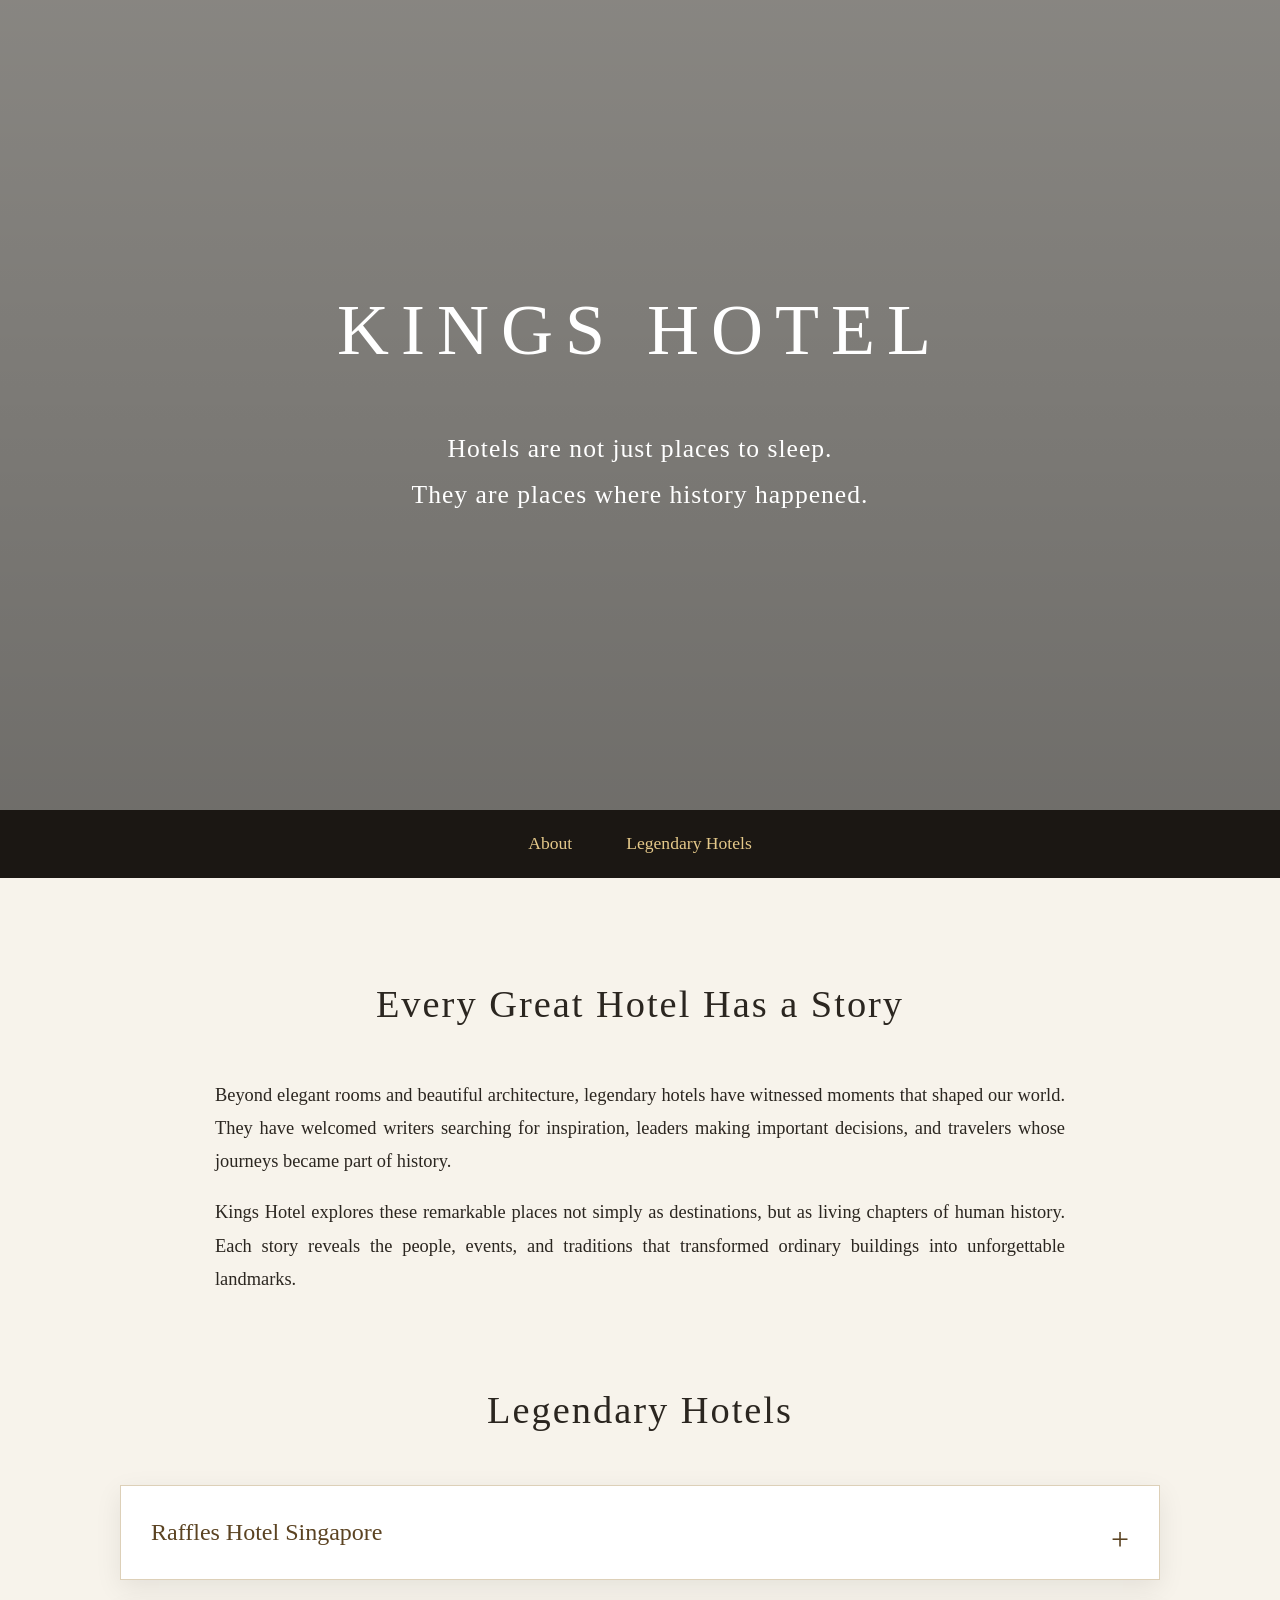
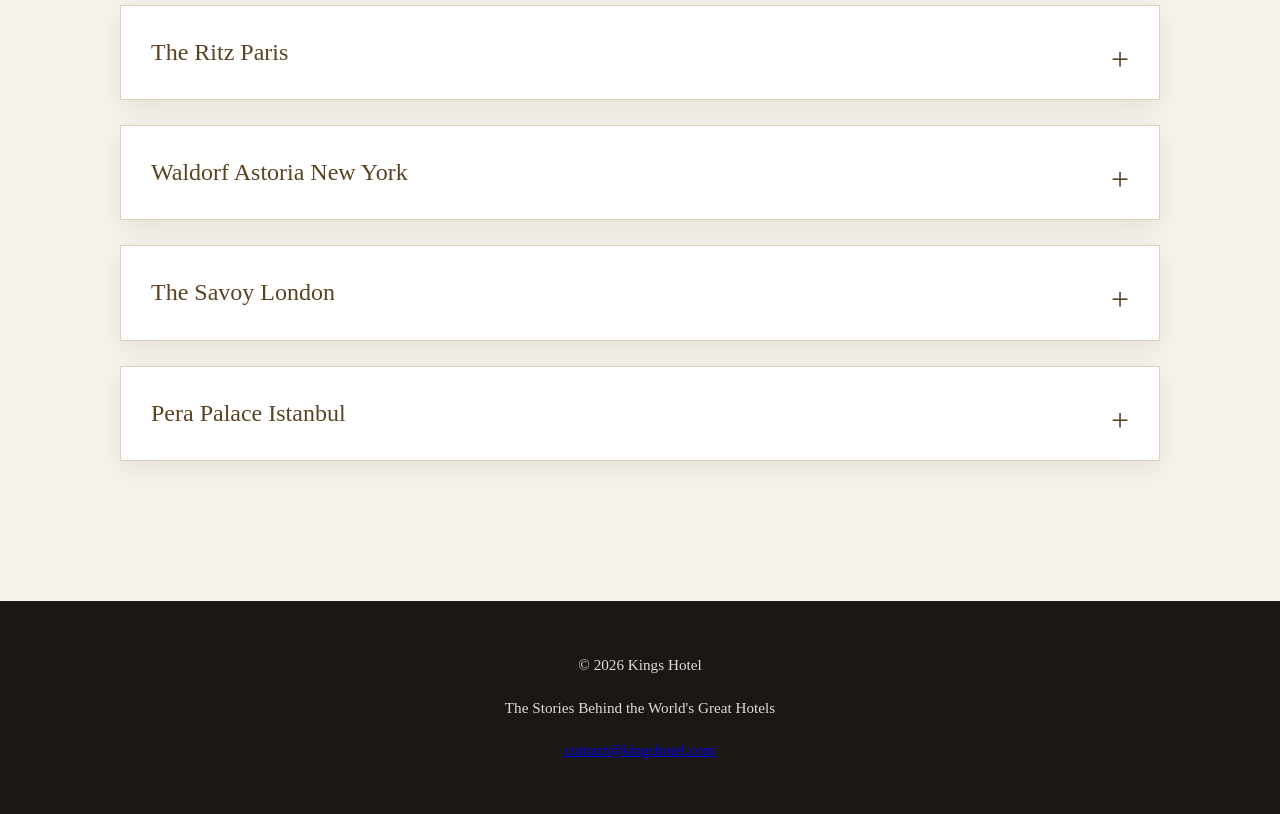
==== index.html @ 64d76fec "Add contact email link to footer in index.html" ====
<!DOCTYPE html>
<html lang="en">
<head>
    <meta charset="UTF-8">
    <meta name="viewport" content="width=device-width, initial-scale=1.0">

    <title>Kings Hotel | The Stories Behind the World's Great Hotels</title>

    <meta name="description" content="Kings Hotel explores legendary hotels where history happened. Discover the stories, people, and moments behind the world's most remarkable hotels.">

    <link rel="stylesheet" href="css/style.css">
</head>

<body>

<header class="hero">

    <div class="hero-overlay">

        <h1>KINGS HOTEL</h1>

        <p class="tagline">
            Hotels are not just places to sleep.<br>
            They are places where history happened.
        </p>

    </div>

</header>


<nav class="navigation">

    <a href="#about">About</a>
    <a href="#hotels">Legendary Hotels</a>

</nav>


<main>


<section id="about" class="about">

    <h2>Every Great Hotel Has a Story</h2>

    <p>
        Beyond elegant rooms and beautiful architecture, legendary hotels
        have witnessed moments that shaped our world.
        They have welcomed writers searching for inspiration,
        leaders making important decisions, and travelers whose journeys
        became part of history.
    </p>

    <p>
        Kings Hotel explores these remarkable places not simply as
        destinations, but as living chapters of human history.
        Each story reveals the people, events, and traditions that transformed
        ordinary buildings into unforgettable landmarks.
    </p>

</section>



<section id="hotels" class="hotels">

<h2>Legendary Hotels</h2>


<details>

<summary>
Raffles Hotel Singapore
</summary>

<div class="hotel-content">

<img src="images/raffles.jpg" 
alt="Raffles Hotel Singapore">

<h3>The Hotel Where the World Met</h3>

<p>
When Raffles Hotel opened its doors in 1887, Singapore was a rapidly
growing trading port connecting East and West. What began as a small
seaside hotel eventually became one of the world's most famous symbols
of hospitality.
</p>

<p>
Over the decades, writers, explorers, politicians, and travelers passed
through its doors. The hotel's elegant verandas and colonial architecture
created a unique atmosphere where different cultures met.
</p>

<p>
The hotel is also famous as the birthplace of the Singapore Sling,
a cocktail that became a symbol of the city itself.
</p>

<p>
Raffles Hotel survived one of the darkest periods in Singapore's history
during World War II and later underwent careful restoration, preserving
the spirit of a bygone era.
</p>

</div>

</details>




<details>

<summary>
The Ritz Paris
</summary>

<div class="hotel-content">

<img src="images/ritz.jpg"
alt="The Ritz Paris">

<h3>Where Luxury Became an Art</h3>

<p>
Opened in 1898, The Ritz Paris quickly became one of the world's most
celebrated hotels. Its founder, César Ritz, believed that luxury was not
only about comfort, but about elegance, personal attention, and beauty.
</p>

<p>
The hotel became closely connected with artists, writers, and cultural
figures. Coco Chanel lived at the Ritz for many years, and Ernest
Hemingway became forever associated with the hotel's famous bar.
</p>

<p>
For more than a century, The Ritz Paris has represented the timeless
relationship between hospitality and French culture.
</p>

</div>

</details>




<details>

<summary>
Waldorf Astoria New York
</summary>

<div class="hotel-content">

<img src="images/waldorf.jpg"
alt="Waldorf Astoria New York">

<h3>The Address of Power and Influence</h3>

<p>
Since opening in 1931, the Waldorf Astoria New York has been one of
America's most recognizable hotels.
</p>

<p>
Its grand spaces hosted presidents, diplomats, entertainers, and
business leaders. For decades, important conversations took place behind
its doors, making the hotel a symbol of New York influence and ambition.
</p>

<p>
The Waldorf Astoria represents more than luxury. It represents an era
when hotels served as meeting places for people who shaped society.
</p>

</div>

</details>




<details>

<summary>
The Savoy London
</summary>

<div class="hotel-content">

<img src="images/savoy.jpg"
alt="The Savoy London">

<h3>The Hotel That Changed Hospitality Forever</h3>

<p>
Opened in 1889, The Savoy introduced a new idea of luxury hospitality
to London. It combined elegant surroundings, modern technology,
and exceptional service.
</p>

<p>
The hotel attracted royalty, musicians, writers, and international
visitors. Its famous American Bar became one of the world's most
respected cocktail destinations.
</p>

<p>
The Savoy helped define what people around the world came to expect
from a truly remarkable hotel.
</p>

</div>

</details>




<details>

<summary>
Pera Palace Istanbul
</summary>

<div class="hotel-content">

<img src="images/pera-palace.jpg"
alt="Pera Palace Istanbul">

<h3>The Hotel Between Two Worlds</h3>

<p>
Opened in 1895, Pera Palace was built to welcome passengers arriving
on the legendary Orient Express. Located in Istanbul, it stood at the
meeting point of Europe and Asia.
</p>

<p>
The hotel welcomed diplomats, writers, and travelers during a period
when Istanbul was one of the world's most fascinating crossroads.
</p>

<p>
Agatha Christie, Ernest Hemingway, and many other famous figures were
connected with its history.
</p>

</div>

</details>


</section>


</main>



<footer>

<p>
© 2026 Kings Hotel
</p>

<p>
The Stories Behind the World's Great Hotels
</p>
<p>
<a href="mailto:contact@kingshotel.com">
contact@kingshotel.com
</a>
</p>
</footer>



<script src="js/script.js"></script>

</body>

</html>
---- css/style.css ----
/* =========================
   Kings Hotel
   Main Stylesheet
   ========================= */


* {
    box-sizing: border-box;
}


html {
    scroll-behavior: smooth;
}


body {

    margin: 0;

    font-family: Georgia, "Times New Roman", serif;

    background-color: #f7f3eb;

    color: #2b2620;

    line-height: 1.8;

}


/* =========================
   Hero Section
   ========================= */


.hero {

    height: 90vh;

    background-image:
    linear-gradient(
        rgba(0,0,0,0.45),
        rgba(0,0,0,0.55)
    ),
    url("../images/hero.jpg");

    background-size: cover;

    background-position: center;

    display: flex;

    align-items: center;

    justify-content: center;

    text-align: center;

}


.hero-overlay {

    color: white;

    padding: 30px;

}


.hero h1 {

    font-size: 4.5rem;

    letter-spacing: 12px;

    margin: 0 0 30px;

    font-weight: normal;

}


.tagline {

    font-size: 1.6rem;

    letter-spacing: 1px;

}


/* =========================
   Navigation
   ========================= */


.navigation {

    background: #1b1713;

    text-align: center;

    padding: 18px;

}


.navigation a {

    color: #e5c98a;

    text-decoration: none;

    margin: 0 25px;

    font-size: 1.1rem;

}


.navigation a:hover {

    color: white;

}



/* =========================
   Main Sections
   ========================= */


main {

    max-width: 1100px;

    margin: auto;

    padding: 60px 30px;

}


section {

    margin-bottom: 80px;

}


h2 {

    text-align: center;

    font-size: 2.4rem;

    font-weight: normal;

    letter-spacing: 2px;

    margin-bottom: 40px;

}


.about {

    max-width: 850px;

    margin-left: auto;

    margin-right: auto;

}


.about p {

    font-size: 1.15rem;

    text-align: justify;

}



/* =========================
   Hotel Accordion
   ========================= */


details {

    background: white;

    margin-bottom: 25px;

    border: 1px solid #ddd0b8;

    box-shadow: 0 8px 25px rgba(0,0,0,0.08);

}


summary {

    cursor: pointer;

    padding: 25px 30px;

    font-size: 1.5rem;

    color: #5b4322;

    list-style: none;

    position: relative;

}


summary::-webkit-details-marker {

    display: none;

}


summary::after {

    content: "+";

    position: absolute;

    right: 30px;

    font-size: 2rem;

}


details[open] summary::after {

    content: "−";

}



.hotel-content {

    padding: 0 35px 35px;

}


.hotel-content img {

    width: 100%;

    max-height: 500px;

    object-fit: cover;

    margin-bottom: 25px;

}


.hotel-content h3 {

    font-size: 2rem;

    font-weight: normal;

    color: #5b4322;

}


.hotel-content p {

    font-size: 1.1rem;

    text-align: justify;

}



/* =========================
   Footer
   ========================= */


footer {

    background: #1b1713;

    color: #ddd;

    text-align: center;

    padding: 35px;

    font-size: 0.95rem;

}



/* =========================
   Mobile Responsive
   ========================= */


@media (max-width: 768px) {


    .hero {

        height: 70vh;

    }


    .hero h1 {

        font-size: 2.5rem;

        letter-spacing: 6px;

    }


    .tagline {

        font-size: 1.15rem;

    }


    .navigation a {

        display: inline-block;

        margin: 8px;

    }


    main {

        padding: 40px 20px;

    }


    h2 {

        font-size: 2rem;

    }


    summary {

        font-size: 1.2rem;

        padding: 20px;

    }


    .hotel-content {

        padding: 0 20px 25px;

    }

}
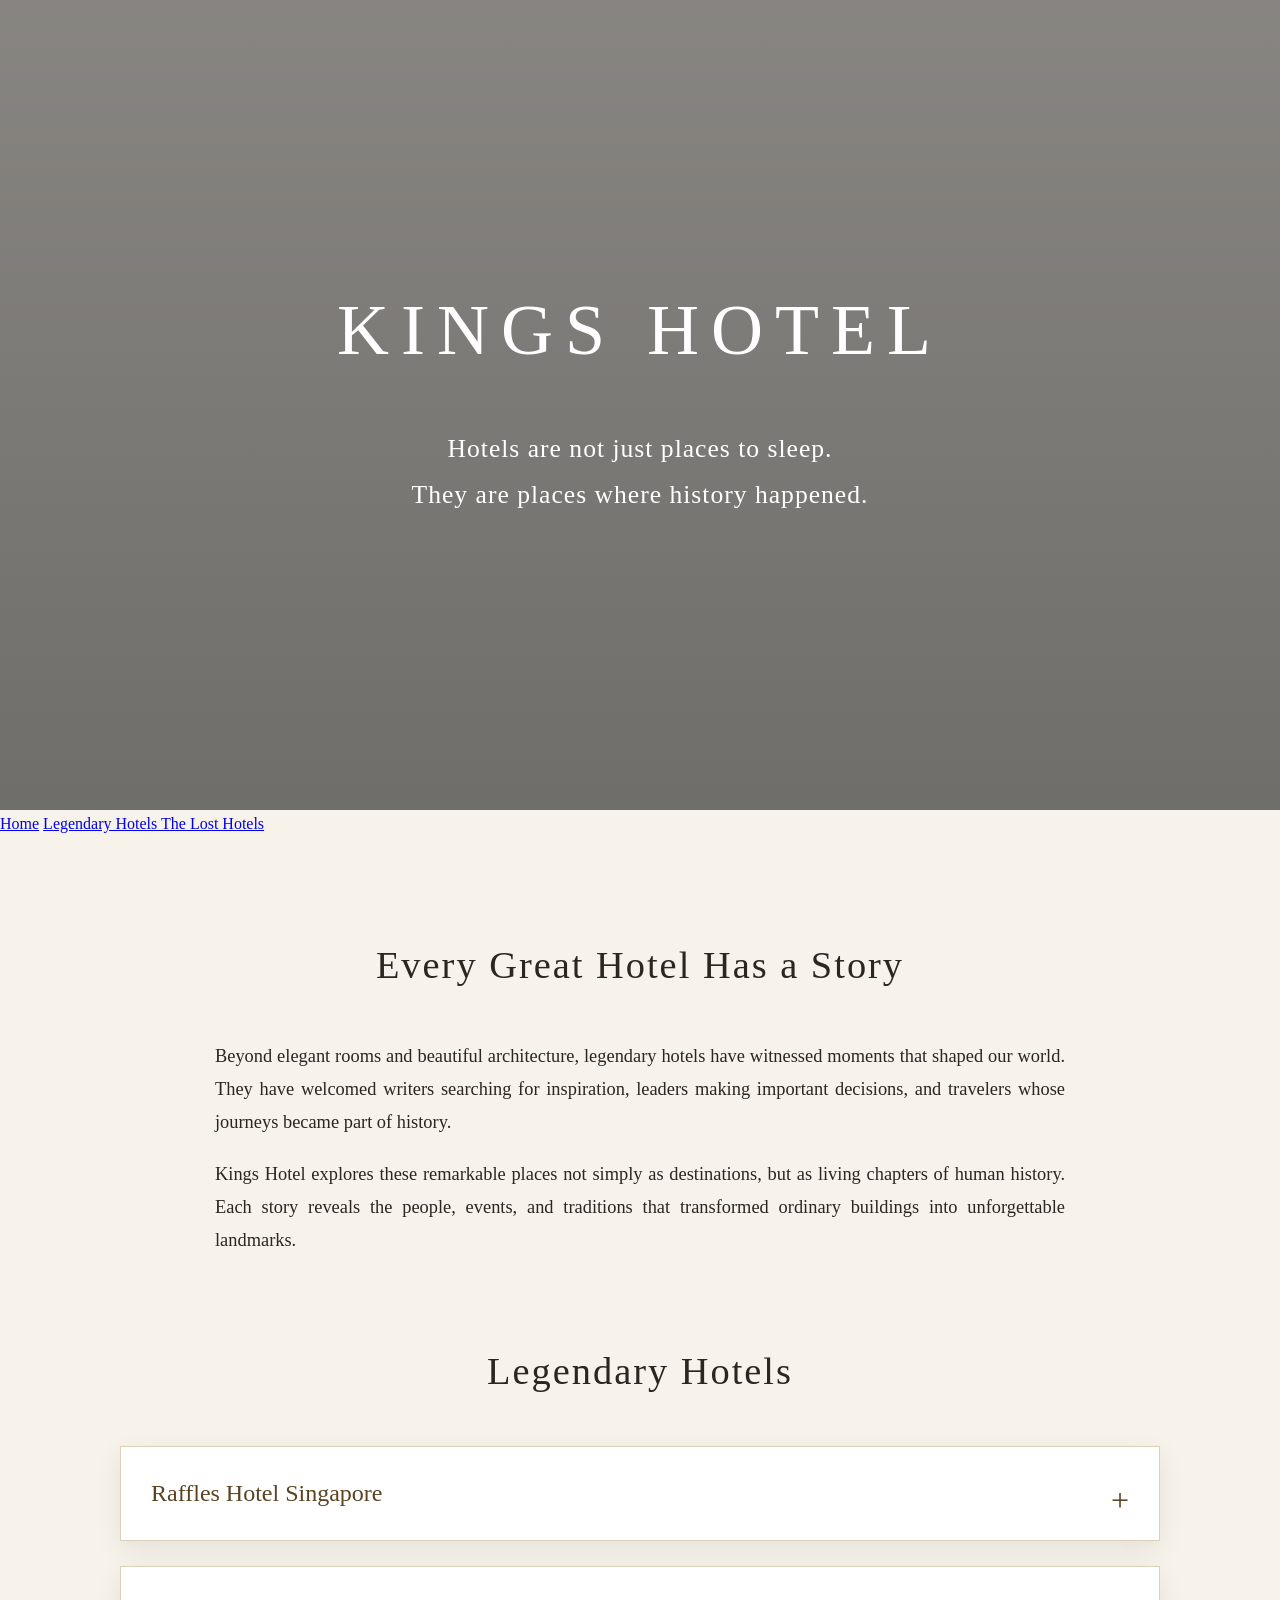
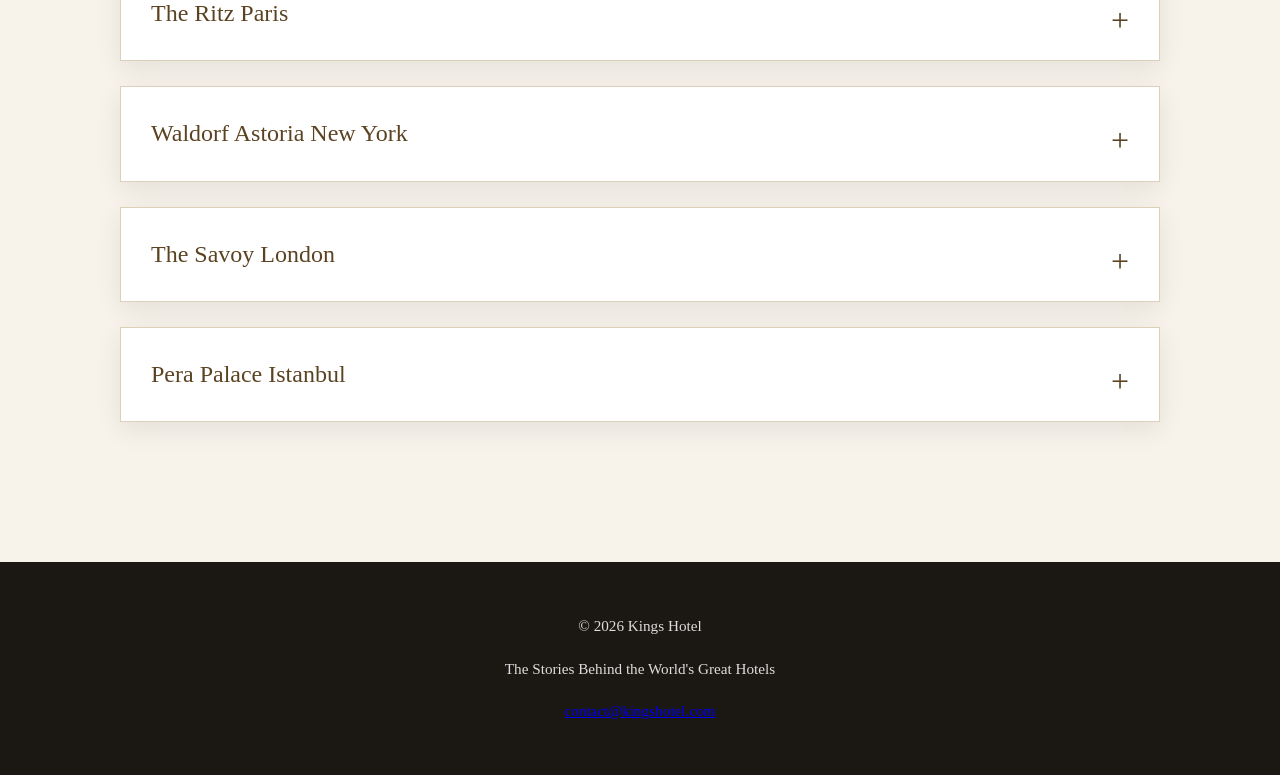
==== commit aaac93bb: "Refactor navigation links in index.html" ====
--- a/index.html
+++ b/index.html
@@ -29,13 +29,19 @@
 </header>
 
 
-<nav class="navigation">
-
-    <a href="#about">About</a>
-    <a href="#hotels">Legendary Hotels</a>
-
+<nav>
+    <a href="index.html">Home</a>
+
+    <a href="#legendary">
+        Legendary Hotels
+    </a>
+
+    <a href="lost-hotels.html">
+        The Lost Hotels
+    </a>
+
+   
 </nav>
-
 
 <main>
 
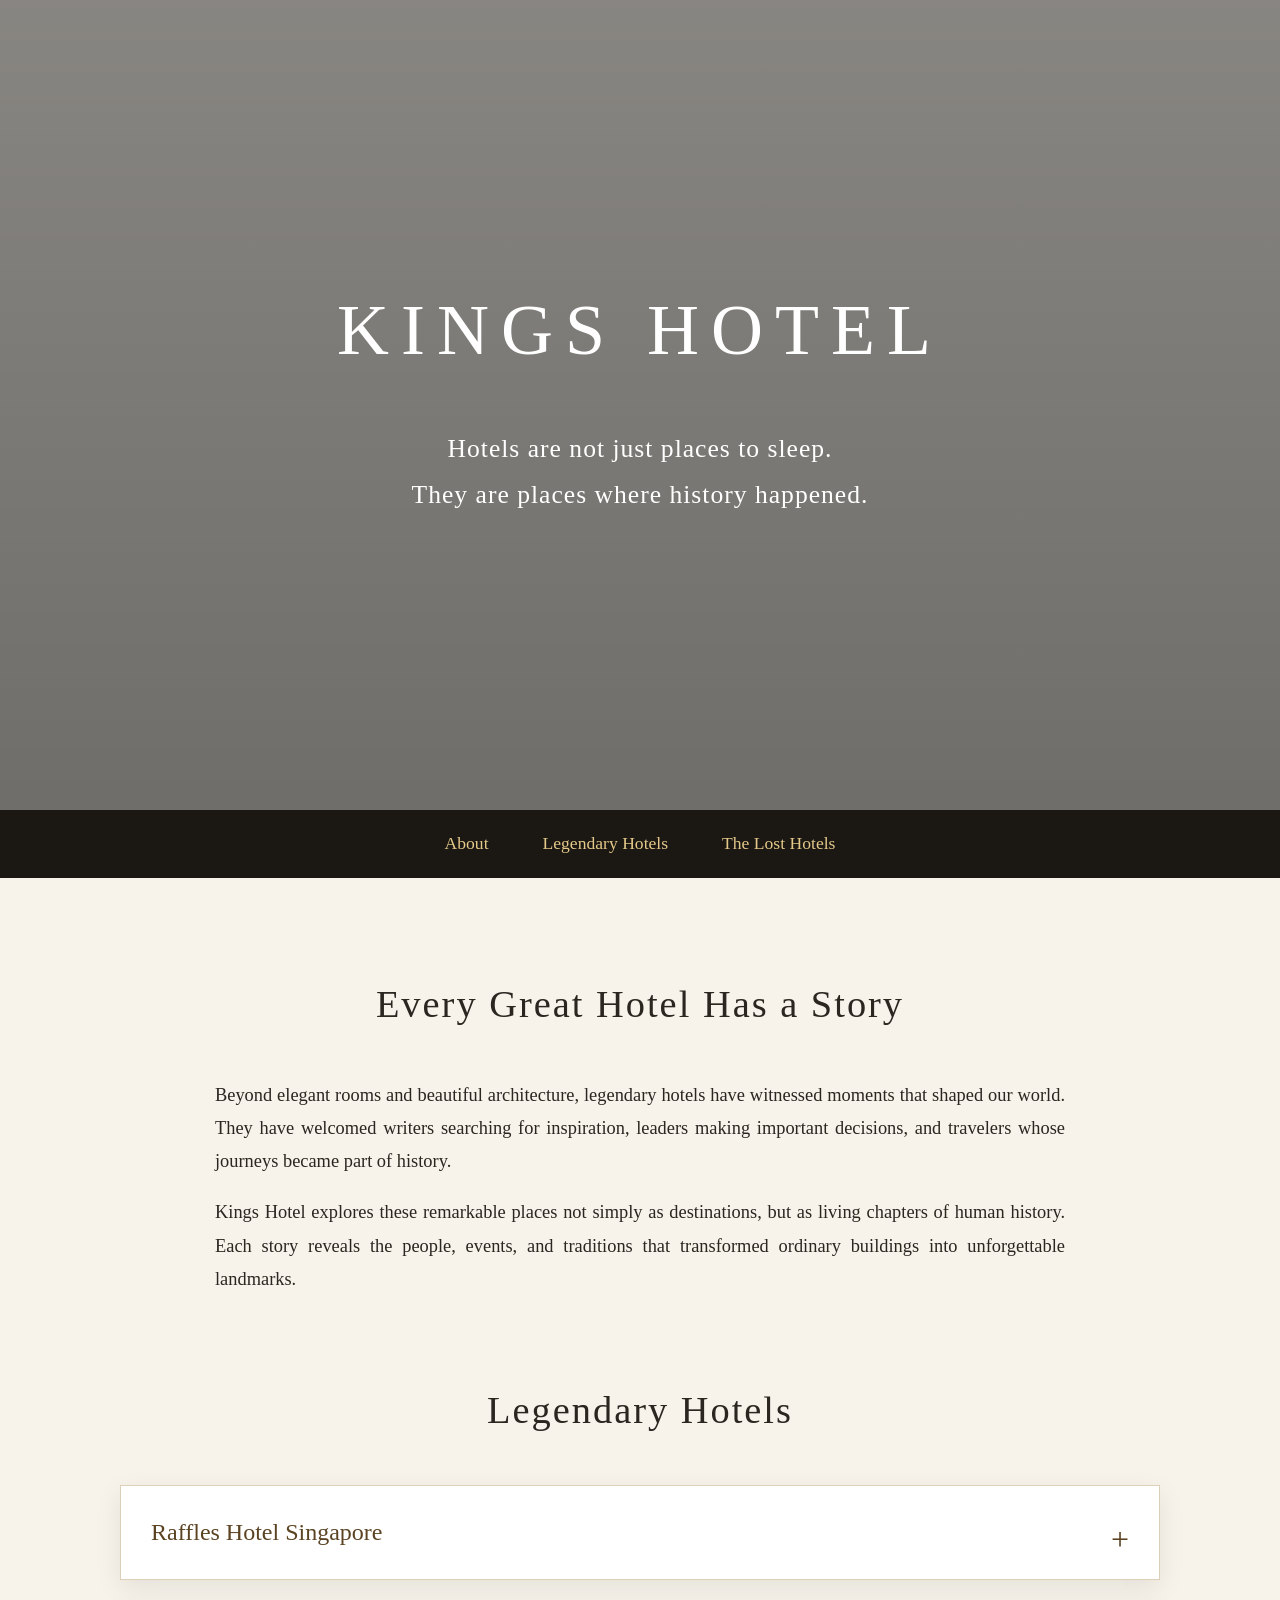
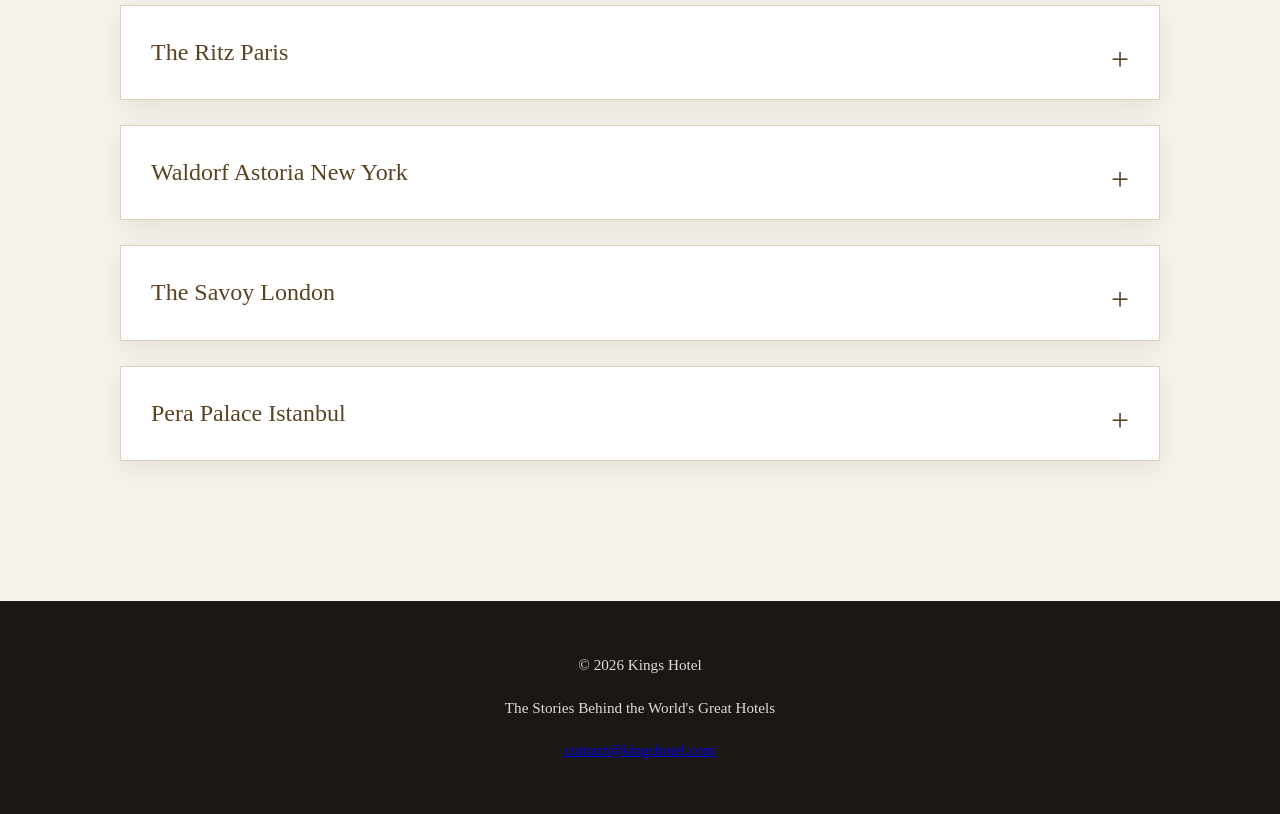
==== commit d59a3c06: "Refactor navigation links in index.html" ====
--- a/index.html
+++ b/index.html
@@ -29,18 +29,12 @@
 </header>
 
 
-<nav>
-    <a href="index.html">Home</a>
-
-    <a href="#legendary">
-        Legendary Hotels
-    </a>
-
-    <a href="lost-hotels.html">
-        The Lost Hotels
-    </a>
-
-   
+<nav class="navigation">
+
+    <a href="#about">About</a>
+    <a href="#hotels">Legendary Hotels</a>
+    <a href="lost-hotels.html">The Lost Hotels</a>
+
 </nav>
 
 <main>
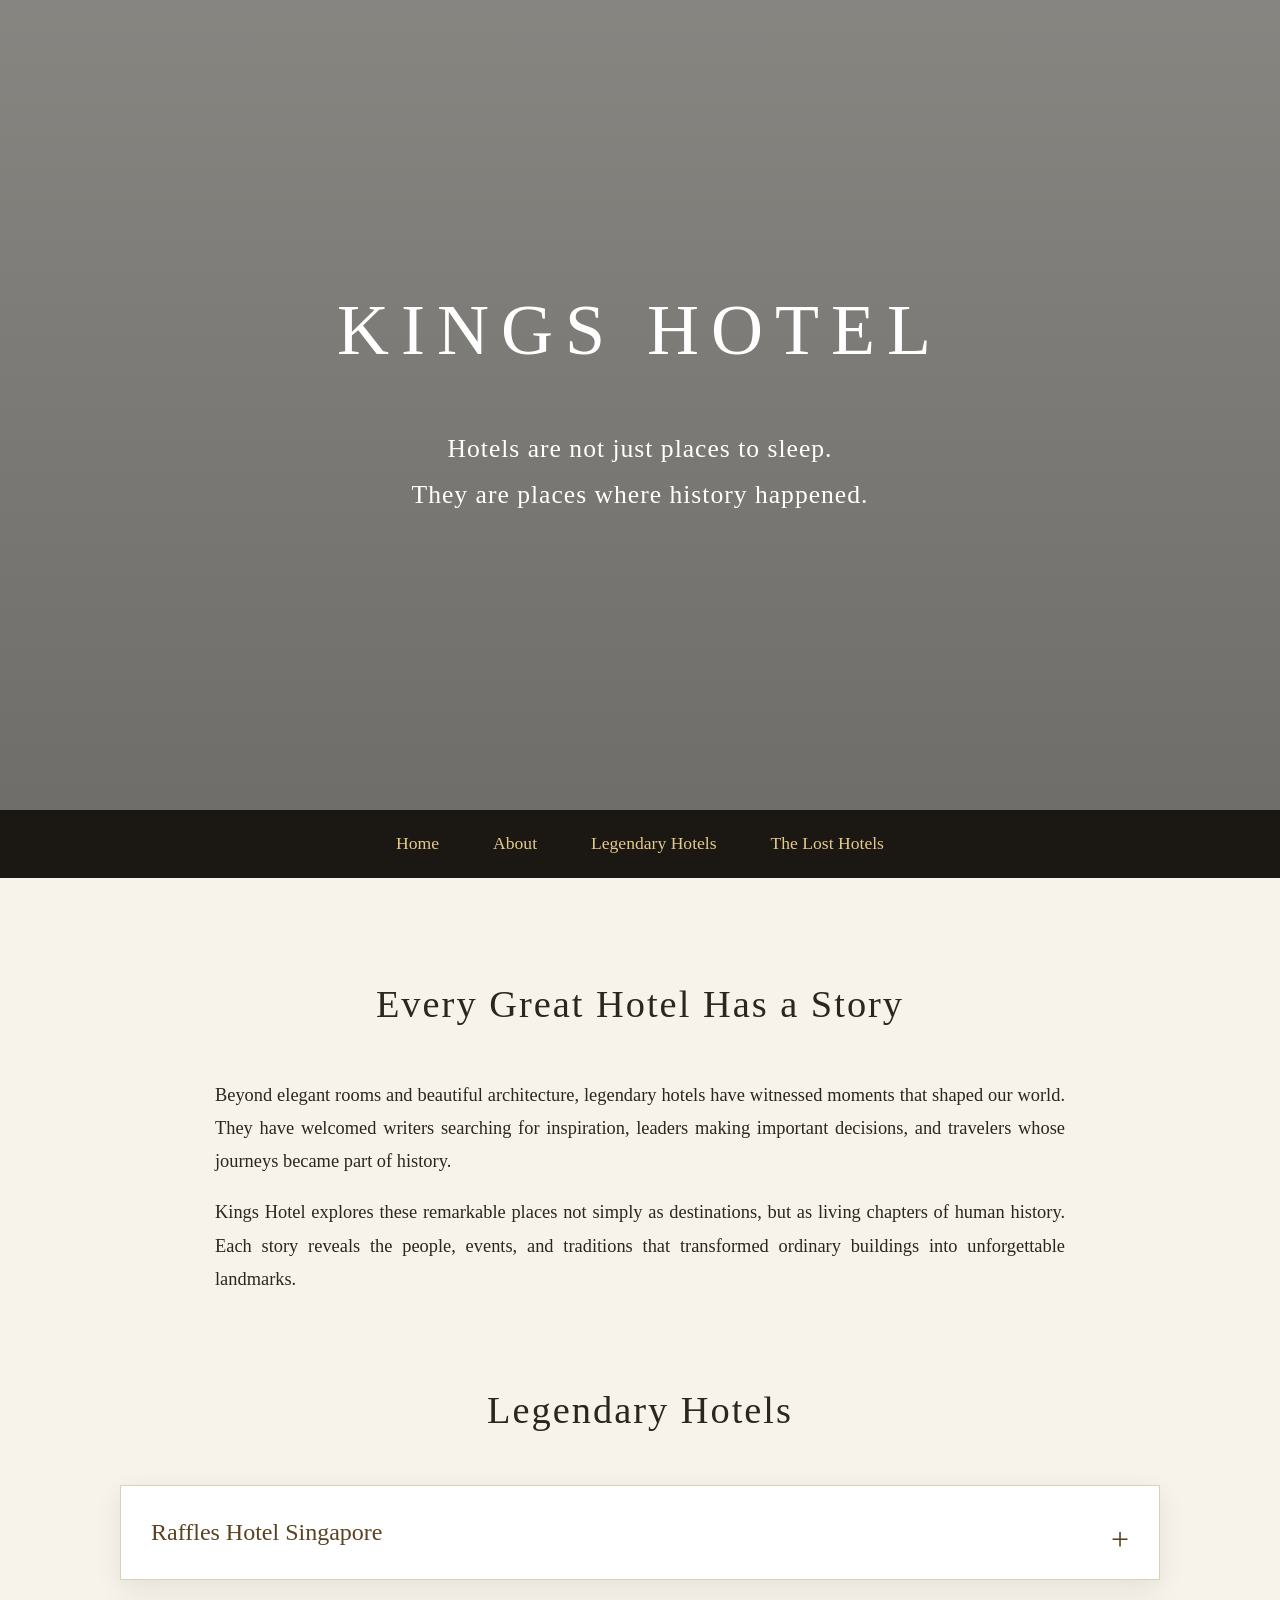
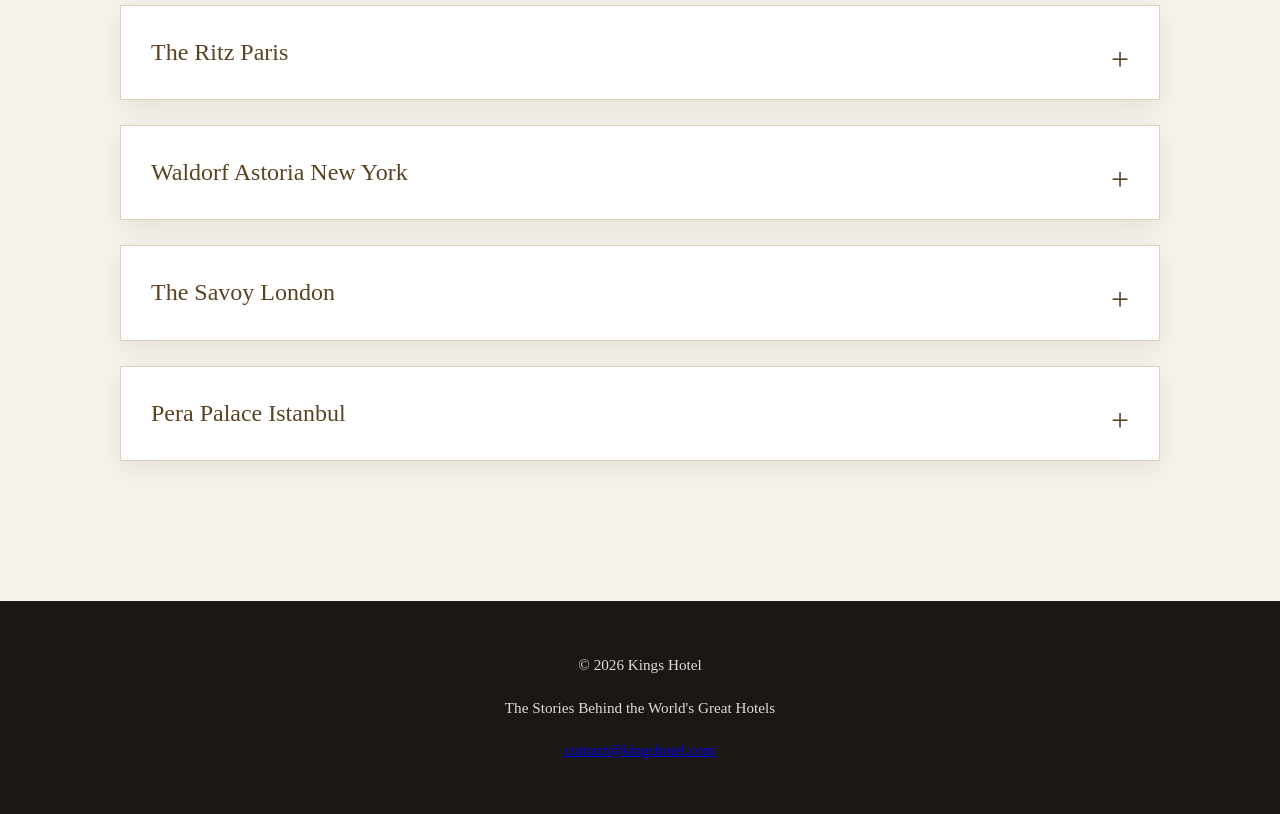
==== commit 78c36651: "Add 'Home' link to navigation menu" ====
--- a/index.html
+++ b/index.html
@@ -31,6 +31,7 @@
 
 <nav class="navigation">
 
+    <a href="index.html">Home</a>
     <a href="#about">About</a>
     <a href="#hotels">Legendary Hotels</a>
     <a href="lost-hotels.html">The Lost Hotels</a>
